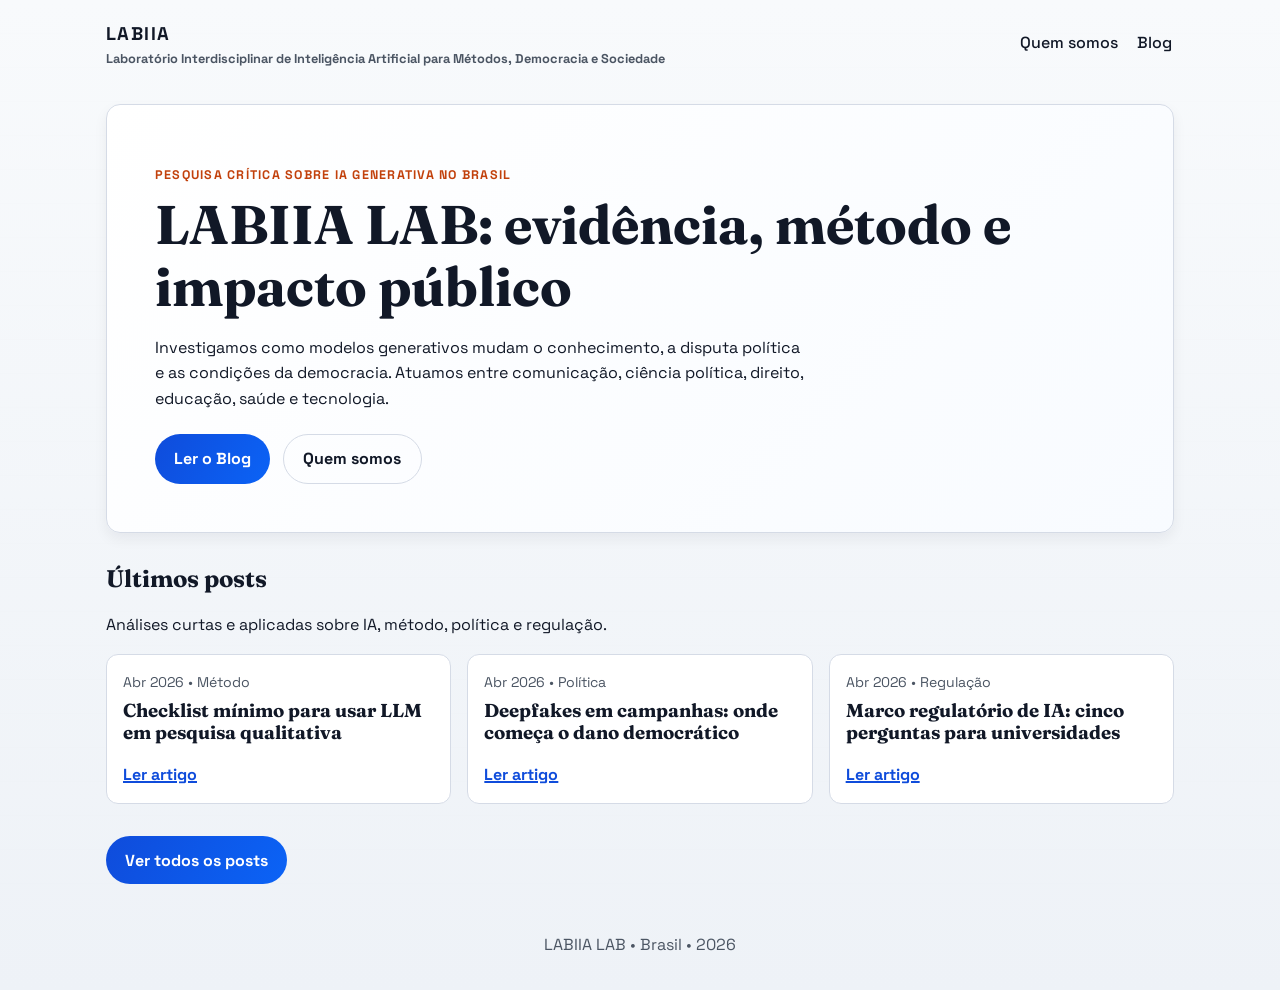
==== index.html @ 33d2edcb "init commit" ====
<!DOCTYPE html>
<html lang="pt-BR">
<head>
  <meta charset="UTF-8">
  <meta name="viewport" content="width=device-width, initial-scale=1.0">
  <title>LABIIA | IA, Democracia e Sociedade</title>
  <meta name="description" content="Site institucional do LABIIA LAB - pesquisa sobre IA generativa, política e democracia.">
  <link rel="preconnect" href="https://fonts.googleapis.com">
  <link rel="preconnect" href="https://fonts.gstatic.com" crossorigin>
  <link href="https://fonts.googleapis.com/css2?family=Fraunces:opsz,wght@9..144,500;9..144,700&family=Space+Grotesk:wght@400;500;700&display=swap" rel="stylesheet">
  <link rel="stylesheet" href="styles.css">
</head>
<body>
  <div class="page-glow" aria-hidden="true"></div>
  <header class="site-header">
    <a class="brand" href="index.html" aria-label="Início">
      <span class="brand-mark">LABIIA</span>
      <span class="brand-sub">Laboratório Interdisciplinar de Inteligência Artificial para Métodos, Democracia e Sociedade
</span>
    </a>
    <button class="nav-toggle" type="button" aria-label="Abrir menu" aria-expanded="false" aria-controls="main-nav">
      <span></span>
      <span></span>
      <span></span>
    </button>
    <nav class="main-nav" id="main-nav" aria-label="Navegação principal">
      <a href="quemsomos.html">Quem somos</a>
      <a href="blog.html">Blog</a>
    </nav>
  </header>

  <main>
    <section class="hero reveal">
      <p class="kicker">Pesquisa crítica sobre IA generativa no Brasil</p>
      <h1>LABIIA LAB: evidência, método e impacto público</h1>
      <p class="hero-copy">
        Investigamos como modelos generativos mudam o conhecimento, a disputa política e as condições da democracia.
        Atuamos entre comunicação, ciência política, direito, educação, saúde e tecnologia.
      </p>
      <div class="hero-actions">
        <a class="btn btn-primary" href="blog.html">Ler o Blog</a>
        <a class="btn btn-ghost" href="quemsomos.html">Quem somos</a>
      </div>
    </section>

    <section class="reveal blog-preview">
      <div class="section-head">
        <h2>Últimos posts</h2>
        <p>Análises curtas e aplicadas sobre IA, método, política e regulação.</p>
      </div>
      <div class="preview-grid">
        <article class="preview-card">
          <p class="preview-meta">Abr 2026 • Método</p>
          <h3>Checklist mínimo para usar LLM em pesquisa qualitativa</h3>
          <a href="post.html?slug=checklist-llm-pesquisa">Ler artigo</a>
        </article>
        <article class="preview-card">
          <p class="preview-meta">Abr 2026 • Política</p>
          <h3>Deepfakes em campanhas: onde começa o dano democrático</h3>
          <a href="post.html?slug=deepfakes-campanhas">Ler artigo</a>
        </article>
        <article class="preview-card">
          <p class="preview-meta">Abr 2026 • Regulação</p>
          <h3>Marco regulatório de IA: cinco perguntas para universidades</h3>
          <a href="post.html?slug=marco-regulatorio-ia">Ler artigo</a>
        </article>
      </div>
      <a class="btn btn-primary" href="blog.html">Ver todos os posts</a>
    </section>
  </main>

  <footer class="site-footer">
    <p>LABIIA LAB • Brasil • 2026</p>
  </footer>

  <script src="script.js"></script>
</body>
</html>
---- styles.css ----
:root {
  --bg: #eef2f7;
  --surface: #ffffff;
  --ink: #111827;
  --muted: #4b5563;
  --accent: #0f4cdb;
  --accent-2: #c2410c;
  --stroke: #d5dbe6;
  --shadow: 0 6px 14px rgba(17, 24, 39, 0.06);
}

* {
  box-sizing: border-box;
}

html,
body {
  margin: 0;
  padding: 0;
}

body {
  font-family: "Space Grotesk", sans-serif;
  color: var(--ink);
  background: linear-gradient(180deg, #f8fafc 0%, var(--bg) 100%);
  min-height: 100vh;
  line-height: 1.6;
}

.page-glow {
  position: fixed;
  inset: 0;
  pointer-events: none;
  background-image: linear-gradient(transparent 97%, rgba(17, 24, 39, 0.04));
  background-size: 100% 34px;
  opacity: 0.25;
  z-index: -1;
}

h1,
h2,
h3 {
  font-family: "Fraunces", serif;
  line-height: 1.15;
  margin-top: 0;
}

a {
  color: var(--accent);
  font-weight: 700;
  text-decoration-thickness: 2px;
}

.site-header {
  max-width: 1100px;
  margin: 0 auto;
  padding: 1.2rem 1rem;
  display: flex;
  justify-content: space-between;
  align-items: center;
  gap: 1rem;
}

.brand {
  text-decoration: none;
  color: var(--ink);
  display: inline-flex;
  flex-direction: column;
}

.brand-mark {
  font-weight: 700;
  font-size: 1.15rem;
  letter-spacing: 0.08em;
}

.brand-sub {
  font-size: 0.8rem;
  color: var(--muted);
}

.main-nav {
  display: flex;
  gap: 1rem;
  flex-wrap: wrap;
}

.main-nav a {
  text-decoration: none;
  border-bottom: 2px solid transparent;
  padding: 0.35rem 0.1rem;
  color: var(--ink);
  font-weight: 500;
}

.main-nav a:hover,
.main-nav a.active {
  border-color: var(--accent);
  background: transparent;
}

.nav-toggle {
  display: none;
  background: transparent;
  border: 0;
  padding: 0.2rem;
  cursor: pointer;
}

.nav-toggle span {
  display: block;
  width: 24px;
  height: 2.5px;
  margin: 4px 0;
  background: #000;
  border-radius: 2px;
}

main {
  max-width: 1100px;
  margin: 0 auto;
  padding: 1rem;
}

.hero,
.blog-hero {
  background: linear-gradient(135deg, #ffffff, #f8fbff);
  border: 1px solid var(--stroke);
  box-shadow: var(--shadow);
  border-radius: 14px;
  padding: clamp(1.5rem, 4vw, 3rem);
  margin-bottom: 2rem;
}

.kicker {
  letter-spacing: 0.1em;
  text-transform: uppercase;
  font-size: 0.78rem;
  color: var(--accent-2);
  margin-bottom: 0.5rem;
  font-weight: 700;
}

.hero h1,
.blog-hero h1 {
  font-size: clamp(2rem, 5vw, 3.4rem);
  margin-bottom: 0.8rem;
}

.hero-copy {
  max-width: 65ch;
}

.hero-actions {
  margin-top: 1.4rem;
  display: flex;
  gap: 0.8rem;
  flex-wrap: wrap;
}

.btn {
  text-decoration: none;
  border-radius: 999px;
  padding: 0.7rem 1.2rem;
  font-weight: 700;
  display: inline-flex;
  align-items: center;
  justify-content: center;
}

.btn-primary {
  color: #fff;
  background: linear-gradient(120deg, var(--accent), #0b63f6);
}

.btn-ghost {
  color: var(--ink);
  border: 1px solid var(--stroke);
  background: transparent;
}

.section-head {
  margin-bottom: 1rem;
}

.info-card,
.axis-card,
.preview-card,
.post-card,
.timeline-grid article {
  background: var(--surface);
  border: 1px solid var(--stroke);
  border-radius: 12px;
  padding: 1rem;
  box-shadow: none;
}

.post-card {
  box-shadow: var(--shadow);
}

#posts-grid .post-card,
#integrantes-grid .post-card {
  background: transparent;
  border-top: 0;
  border-left: 0;
  border-right: 0;
  border-bottom: 1px solid var(--stroke);
  border-radius: 0;
  box-shadow: none;
  padding: 0.95rem 0;
}

.mission-section {
  margin-bottom: 2rem;
  padding-bottom: 1.2rem;
  border-bottom: 1px solid var(--stroke);
}

.mission-lead {
  font-size: 1.1rem;
  max-width: 72ch;
  margin-bottom: 1rem;
}

.mission-grid {
  display: grid;
  grid-template-columns: repeat(2, minmax(0, 1fr));
  gap: 1rem;
}

.mission-grid div {
  padding: 0.8rem 0;
  border-top: 1px solid var(--stroke);
}

.axis-grid,
.preview-grid,
.timeline-grid,
.posts-grid {
  display: grid;
  grid-template-columns: repeat(3, minmax(0, 1fr));
  gap: 1rem;
  margin-bottom: 2rem;
}

.axis-list {
  display: grid;
  grid-template-columns: 1fr;
  margin-bottom: 2rem;
}

.axis-grid-2 {
  grid-template-columns: repeat(2, minmax(0, 1fr));
}

.axis-item {
  padding: 0.95rem 0;
  border-bottom: 1px solid var(--stroke);
}

.axis-item h3,
.blog-item h3 {
  margin-bottom: 0.3rem;
}

.blog-list {
  display: grid;
  grid-template-columns: 1fr;
  gap: 0.2rem;
  margin-bottom: 1.2rem;
}

.blog-item {
  padding: 0.85rem 0;
  border-bottom: 1px solid var(--stroke);
}

#integrantes-grid {
  grid-template-columns: 1fr;
}

.timeline-grid {
  grid-template-columns: repeat(2, minmax(0, 1fr));
}

.axis-tag {
  font-size: 0.78rem;
  font-weight: 700;
  text-transform: uppercase;
  color: var(--accent-2);
  letter-spacing: 0.08em;
}

.preview-meta {
  margin: 0 0 0.4rem;
  color: var(--muted);
  font-size: 0.88rem;
}

.blog-main {
  padding-top: 0.5rem;
}

.filters {
  display: flex;
  gap: 0.7rem;
  flex-wrap: wrap;
  margin-bottom: 1.2rem;
}

.filter {
  border: 1px solid var(--stroke);
  border-radius: 999px;
  background: transparent;
  color: var(--ink);
  font: inherit;
  font-weight: 700;
  padding: 0.55rem 0.95rem;
  cursor: pointer;
}

.filter.active,
.filter:hover {
  border-color: var(--accent);
  background: rgba(15, 76, 219, 0.08);
}

.post-card h2 {
  margin-bottom: 0.55rem;
}

.post-lead {
  font-size: 1.05rem;
  color: var(--muted);
  margin-bottom: 1.2rem;
}

.post-layout {
  display: grid;
  grid-template-columns: minmax(0, 1fr) 260px;
  gap: 1.2rem;
  align-items: start;
}

.post-main {
  min-width: 0;
}

.post-toc {
  position: sticky;
  top: 1rem;
  border-left: 1px solid var(--stroke);
  padding-left: 0.9rem;
}

.post-toc h2 {
  font-size: 1.05rem;
  margin-bottom: 0.55rem;
}

.post-toc-list {
  list-style: none;
  margin: 0;
  padding: 0;
  display: grid;
  gap: 0.35rem;
}

.post-toc-list li a {
  text-decoration: none;
  color: var(--muted);
  font-weight: 600;
}

.post-toc-list li a:hover {
  color: var(--accent);
}

.post-toc-list .toc-level-3 {
  padding-left: 0.7rem;
}

.post-toc-mobile {
  display: none;
  margin-bottom: 1rem;
  border: 1px solid var(--stroke);
  border-radius: 10px;
  padding: 0.55rem 0.75rem;
  background: #fff;
}

.post-toc-mobile summary {
  cursor: pointer;
  font-weight: 700;
}

.post-toc-mobile[open] summary {
  margin-bottom: 0.6rem;
}

.post-markdown h2,
.post-markdown h3 {
  margin-top: 1.5rem;
  margin-bottom: 0.6rem;
}

.post-markdown p,
.post-markdown ul,
.post-markdown ol,
.post-markdown blockquote {
  margin-top: 0;
  margin-bottom: 1rem;
}

.post-markdown ul,
.post-markdown ol {
  padding-left: 1.2rem;
}

.post-markdown pre,
.post-markdown code {
  font-family: "Courier New", monospace;
}

.post-markdown pre {
  background: rgba(31, 43, 36, 0.08);
  border: 1px solid var(--stroke);
  border-radius: 12px;
  padding: 0.8rem;
  overflow-x: auto;
}

.post-markdown blockquote {
  border-left: 4px solid var(--accent);
  padding-left: 0.8rem;
  color: var(--muted);
}

.integrante-card {
  padding: 0.75rem 0.9rem;
}

.integrante-head {
  display: flex;
  align-items: center;
  gap: 0.7rem;
  margin-bottom: 0.45rem;
}

.integrante-avatar {
  width: 84px;
  height: 84px;
  border-radius: 50%;
  object-fit: cover;
  border: 2px solid rgba(15, 118, 110, 0.3);
  background: #fff;
}

.integrante-head-text h2 {
  margin: 0;
  line-height: 1.05;
}

.integrante-role {
  margin: 0 0 0.22rem;
  color: var(--muted);
  font-weight: 600;
  font-size: 0.88rem;
}

.integrante-nome {
  font-size: clamp(1.35rem, 2vw, 1.75rem);
  margin: 0;
}

.integrante-bio {
  margin: 0 0 0.55rem;
  color: var(--muted);
  line-height: 1.45;
}

.integrante-profile-posts {
  margin-top: 1.2rem;
}

.integrante-profile-posts h2 {
  margin-bottom: 0.7rem;
}

.author-posts-list {
  display: grid;
  grid-template-columns: 1fr;
  gap: 0.8rem;
}

.important-links-inline {
  display: flex;
  flex-wrap: wrap;
  gap: 0.4rem;
}

.integrante-link {
  display: inline-block;
  border: 1px solid var(--stroke);
  border-radius: 999px;
  padding: 0.2rem 0.6rem;
  text-decoration: none;
  background: rgba(15, 76, 219, 0.08);
  font-size: 0.86rem;
}

.integrante-head h2 {
  margin: 0;
}

.site-footer {
  text-align: center;
  padding: 1rem;
  color: var(--muted);
}

.reveal {
  opacity: 0;
  transform: translateY(16px);
  animation: rise 0.7s ease forwards;
}

.reveal:nth-of-type(2) {
  animation-delay: 0.12s;
}

.reveal:nth-of-type(3) {
  animation-delay: 0.22s;
}

.reveal:nth-of-type(4) {
  animation-delay: 0.32s;
}

.reveal:nth-of-type(5) {
  animation-delay: 0.42s;
}

@keyframes rise {
  to {
    opacity: 1;
    transform: translateY(0);
  }
}

@media (max-width: 900px) {
  .mission-grid,
  .axis-grid,
  .preview-grid,
  .posts-grid {
    grid-template-columns: repeat(2, minmax(0, 1fr));
  }
}

@media (max-width: 700px) {
  .site-header {
    flex-wrap: wrap;
    align-items: center;
    justify-content: space-between;
  }

  .brand {
    max-width: calc(100% - 52px);
  }

  .nav-toggle {
    display: block;
  }

  .main-nav {
    width: 100%;
    display: none;
    flex-direction: column;
    gap: 0.5rem;
    margin-top: 0.6rem;
    padding-top: 0.6rem;
    border-top: 1px solid var(--stroke);
  }

  .site-header.menu-open .main-nav {
    display: flex;
  }

  .main-nav a {
    width: fit-content;
    padding: 0.3rem 0;
  }

  .mission-grid,
  .axis-grid,
  .preview-grid,
  .timeline-grid,
  .posts-grid {
    grid-template-columns: 1fr;
  }

  .post-layout {
    grid-template-columns: 1fr;
    gap: 0.5rem;
  }

  .post-toc {
    display: none;
  }

  .post-toc-mobile {
    display: block;
  }

  .hero,
  .blog-hero {
    border-radius: 12px;
  }
}
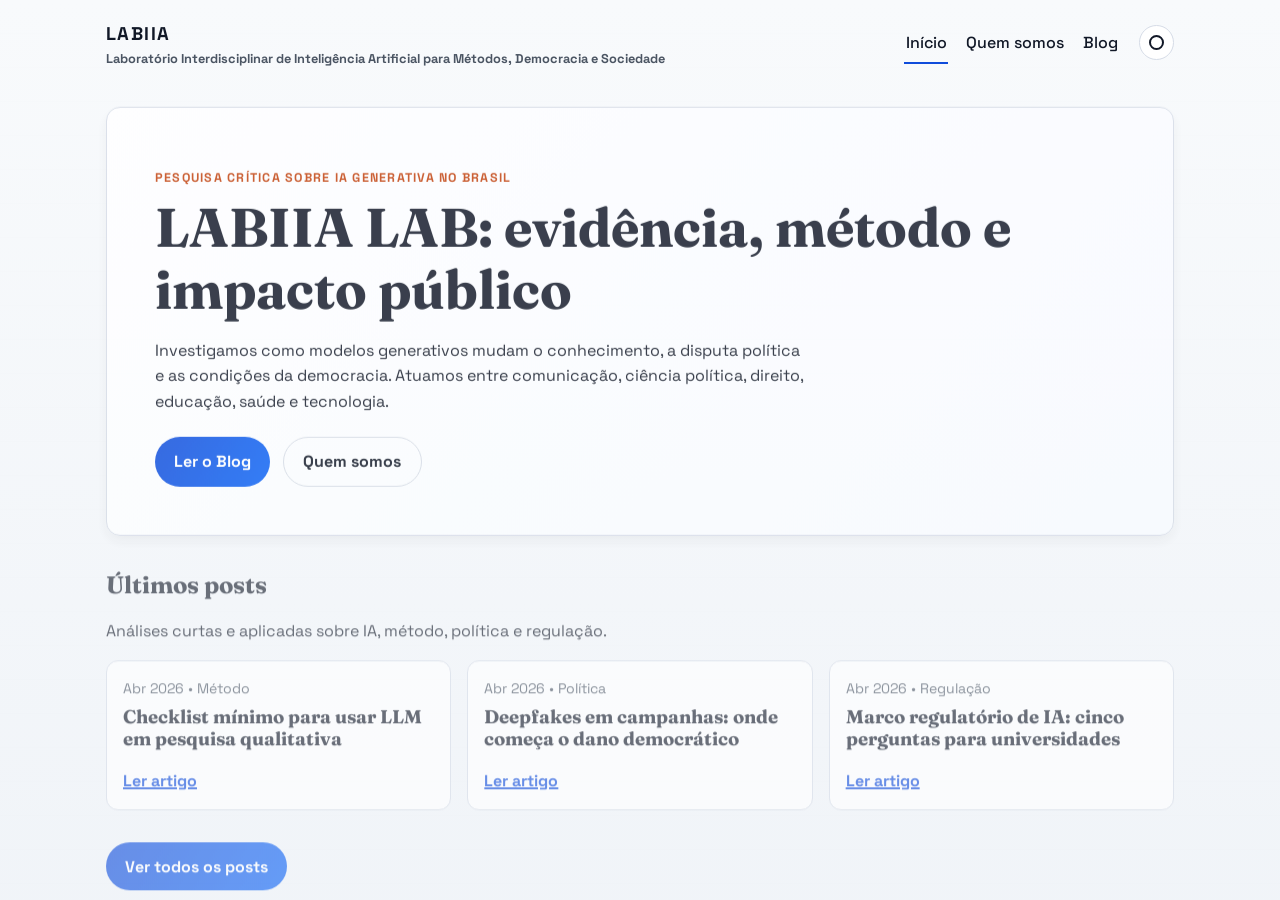
==== commit 700295f4: "dark mode e mudança estrutural de pastas e adição de componentes" ====
--- a/index.html
+++ b/index.html
@@ -2,77 +2,11 @@
 <html lang="pt-BR">
 <head>
   <meta charset="UTF-8">
+  <meta http-equiv="refresh" content="0; url=site/index.html">
   <meta name="viewport" content="width=device-width, initial-scale=1.0">
-  <title>LABIIA | IA, Democracia e Sociedade</title>
-  <meta name="description" content="Site institucional do LABIIA LAB - pesquisa sobre IA generativa, política e democracia.">
-  <link rel="preconnect" href="https://fonts.googleapis.com">
-  <link rel="preconnect" href="https://fonts.gstatic.com" crossorigin>
-  <link href="https://fonts.googleapis.com/css2?family=Fraunces:opsz,wght@9..144,500;9..144,700&family=Space+Grotesk:wght@400;500;700&display=swap" rel="stylesheet">
-  <link rel="stylesheet" href="styles.css">
+  <title>Redirecionando...</title>
 </head>
 <body>
-  <div class="page-glow" aria-hidden="true"></div>
-  <header class="site-header">
-    <a class="brand" href="index.html" aria-label="Início">
-      <span class="brand-mark">LABIIA</span>
-      <span class="brand-sub">Laboratório Interdisciplinar de Inteligência Artificial para Métodos, Democracia e Sociedade
-</span>
-    </a>
-    <button class="nav-toggle" type="button" aria-label="Abrir menu" aria-expanded="false" aria-controls="main-nav">
-      <span></span>
-      <span></span>
-      <span></span>
-    </button>
-    <nav class="main-nav" id="main-nav" aria-label="Navegação principal">
-      <a href="quemsomos.html">Quem somos</a>
-      <a href="blog.html">Blog</a>
-    </nav>
-  </header>
-
-  <main>
-    <section class="hero reveal">
-      <p class="kicker">Pesquisa crítica sobre IA generativa no Brasil</p>
-      <h1>LABIIA LAB: evidência, método e impacto público</h1>
-      <p class="hero-copy">
-        Investigamos como modelos generativos mudam o conhecimento, a disputa política e as condições da democracia.
-        Atuamos entre comunicação, ciência política, direito, educação, saúde e tecnologia.
-      </p>
-      <div class="hero-actions">
-        <a class="btn btn-primary" href="blog.html">Ler o Blog</a>
-        <a class="btn btn-ghost" href="quemsomos.html">Quem somos</a>
-      </div>
-    </section>
-
-    <section class="reveal blog-preview">
-      <div class="section-head">
-        <h2>Últimos posts</h2>
-        <p>Análises curtas e aplicadas sobre IA, método, política e regulação.</p>
-      </div>
-      <div class="preview-grid">
-        <article class="preview-card">
-          <p class="preview-meta">Abr 2026 • Método</p>
-          <h3>Checklist mínimo para usar LLM em pesquisa qualitativa</h3>
-          <a href="post.html?slug=checklist-llm-pesquisa">Ler artigo</a>
-        </article>
-        <article class="preview-card">
-          <p class="preview-meta">Abr 2026 • Política</p>
-          <h3>Deepfakes em campanhas: onde começa o dano democrático</h3>
-          <a href="post.html?slug=deepfakes-campanhas">Ler artigo</a>
-        </article>
-        <article class="preview-card">
-          <p class="preview-meta">Abr 2026 • Regulação</p>
-          <h3>Marco regulatório de IA: cinco perguntas para universidades</h3>
-          <a href="post.html?slug=marco-regulatorio-ia">Ler artigo</a>
-        </article>
-      </div>
-      <a class="btn btn-primary" href="blog.html">Ver todos os posts</a>
-    </section>
-  </main>
-
-  <footer class="site-footer">
-    <p>LABIIA LAB • Brasil • 2026</p>
-  </footer>
-
-  <script src="script.js"></script>
+  <p>Redirecionando para <a href="site/index.html">site/index.html</a>...</p>
 </body>
-</html>+</html>
